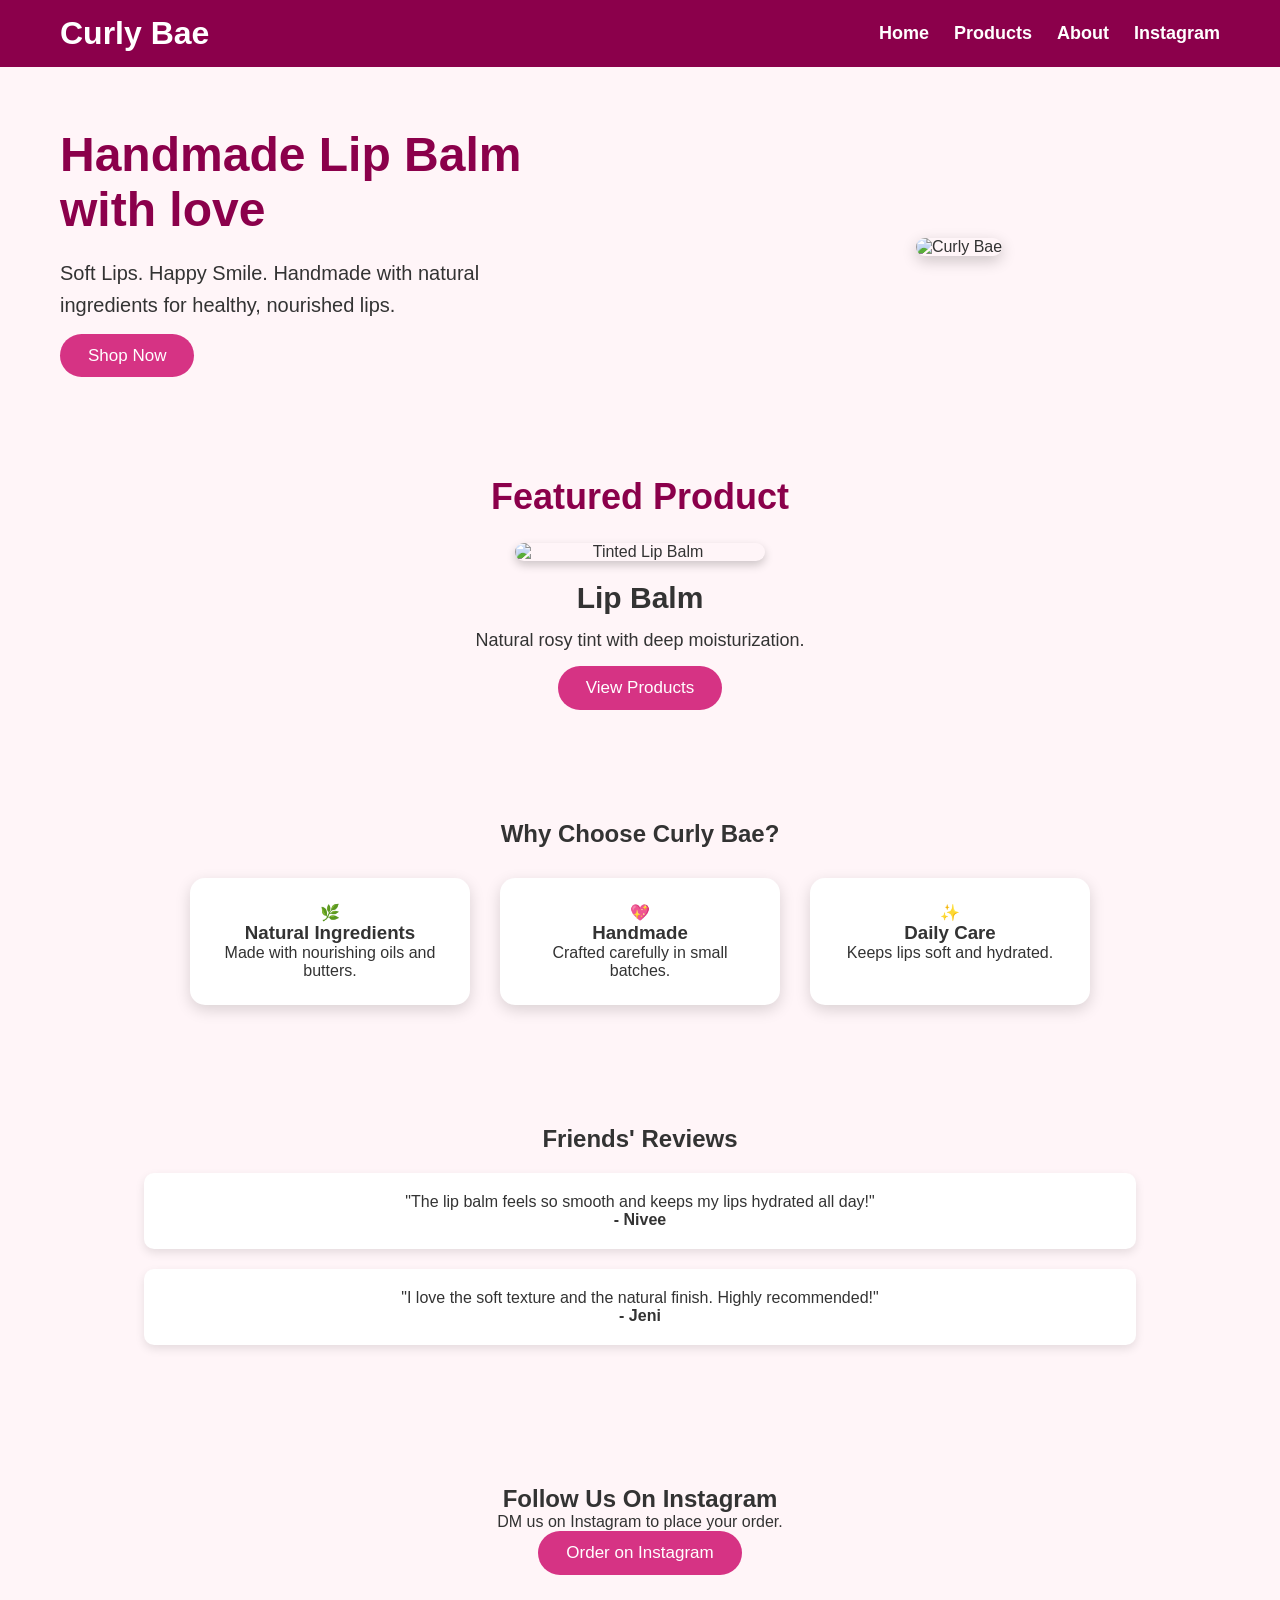
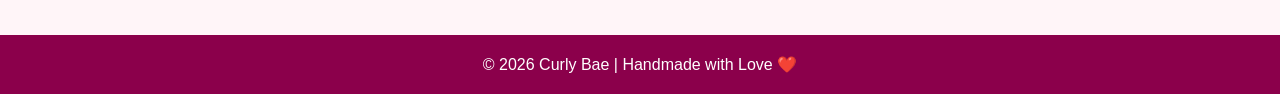
==== index.html @ 7768e86a "Add files via upload" ====
<!DOCTYPE html>
<html lang="en">
<head>
    <meta charset="UTF-8">
    <meta name="viewport" content="width=device-width, initial-scale=1.0">
    <title>Curly Bae</title>
    <link rel="stylesheet" href="style.css">
</head>
<body>

    <!-- Navigation -->
    <nav>
        <h2 class="logo">Curly Bae</h2>

        <ul>
            <li><a href="index.html">Home</a></li>
            <li><a href="product.html">Products</a></li>
            <li><a href="about.html">About</a></li>
            <li><a href="instagram.html">Instagram</a></li>
        </ul>
    </nav>

    <!-- Hero Section -->
    <section class="hero">

        <div class="hero-text">
            <h1>Handmade Lip Balm with love</h1>

            <p>
                Soft Lips. Happy Smile.
                Handmade with natural ingredients for healthy,
                nourished lips.
            </p>

            <a href="https://www.instagram.com/yazhini_priyadharshini_02/" target="_blank" class="btn">
    Shop Now
</a>
        </div>

        <div class="hero-image">
            <img src="images/banner.jpg.jpeg" alt="Curly Bae">
        </div>

    </section>

    <!-- Featured Product -->
    <section class="featured">

        <h2>Featured Product</h2>

        <img src="images/non-tinted.jpeg" alt="Tinted Lip Balm">

        <h3>Lip Balm</h3>

        <p>Natural rosy tint with deep moisturization.</p>

        <a href="product.html">
            <button>View Products</button>
        </a>

    </section>

    <!-- Why Choose Curly Bae -->

    <section class="why">

        <h2>Why Choose Curly Bae?</h2>

        <div class="cards">

            <div class="card">
                🌿
                <h3>Natural Ingredients</h3>
                <p>Made with nourishing oils and butters.</p>
            </div>

            <div class="card">
                💖
                <h3>Handmade</h3>
                <p>Crafted carefully in small batches.</p>
            </div>

            <div class="card">
                ✨
                <h3>Daily Care</h3>
                <p>Keeps lips soft and hydrated.</p>
            </div>

        </div>

    </section>

   <!-- Friends Reviews -->

<section class="reviews">

    <h2>Friends' Reviews</h2>

    <div class="review">
        <p>"The lip balm feels so smooth and keeps my lips hydrated all day!"</p>
        <h4>- Nivee</h4>
    </div>

    <div class="review">
        <p>"I love the soft texture and the natural finish. Highly recommended!"</p>
        <h4>- Jeni</h4>
    </div>

</section>

    <!-- Instagram -->

    <section class="instagram">

        <h2>Follow Us On Instagram</h2>

        <p>
            DM us on Instagram to place your order.
        </p>

        <a href="https://www.instagram.com/yazhini_priyadharshini_02/" target="_blank">
            <button>Order on Instagram</button>
        </a>

    </section>

    <!-- Footer -->

    <footer>

        <p>© 2026 Curly Bae | Handmade with Love ❤️</p>

    </footer>

    <script src="script.js"></script>

</body>
</html>
---- style.css ----
/* Reset */
*{
    margin:0;
    padding:0;
    box-sizing:border-box;
}

body{
    font-family:Arial, sans-serif;
    background:#fff5f8;
    color:#333;
}

/* Navigation */
nav{
    background:#8B004B;
    display:flex;
    justify-content:space-between;
    align-items:center;
    padding:15px 60px;
}

.logo{
    color:white;
    font-size:32px;
}

nav ul{
    display:flex;
    list-style:none;
}

nav ul li{
    margin-left:25px;
}

nav ul li a{
    color:white;
    text-decoration:none;
    font-size:18px;
    font-weight:bold;
}

nav ul li a:hover{
    color:#ffd6e7;
}

/* Hero Section */
.hero{
    display:flex;
    justify-content:space-between;
    align-items:center;
    padding:60px;
    flex-wrap:wrap;
}

.hero-text{
    width:45%;
}

.hero-text h1{
    font-size:48px;
    color:#8B004B;
    margin-bottom:20px;
}

.hero-text p{
    font-size:20px;
    line-height:1.6;
    margin-bottom:25px;
}

.hero-image{
    width:45%;
    text-align:center;
}

.hero-image img{
    width:320px;
    max-width:100%;
    border-radius:20px;
    box-shadow:0 5px 15px rgba(0,0,0,.2);
}

/* Buttons */
.btn,
button{
    background:#d63384;
    color:white;
    text-decoration:none;
    border:none;
    padding:12px 28px;
    border-radius:30px;
    cursor:pointer;
    font-size:17px;
}

.btn:hover,
button:hover{
    background:#8B004B;
}

/* Featured Section */
.featured{
    text-align:center;
    padding:50px 20px;
}

.featured h2{
    color:#8B004B;
    font-size:36px;
    margin-bottom:25px;
}

.featured img{
    width:250px;
    height:auto;
    border-radius:15px;
    display:block;
    margin:20px auto;
    box-shadow:0 4px 10px rgba(0,0,0,.2);
}

.featured h3{
    margin-top:20px;
    font-size:30px;
}

.featured p{
    margin:15px;
    font-size:18px;
}

/* Why Choose */
.why{
    text-align:center;
    padding:60px 20px;
}

.cards{
    display:flex;
    justify-content:center;
    gap:30px;
    flex-wrap:wrap;
    margin-top:30px;
}

.card{
    width:280px;
    background:white;
    padding:25px;
    border-radius:15px;
    box-shadow:0 5px 15px rgba(0,0,0,.15);
}

/* Reviews */
.reviews{
    text-align:center;
    padding:60px 20px;
}

.review{
    background:white;
    width:80%;
    margin:20px auto;
    padding:20px;
    border-radius:10px;
    box-shadow:0 4px 10px rgba(0,0,0,.1);
}

/* Instagram */
.instagram{
    text-align:center;
    padding:60px 20px;
}

/* Footer */
footer{
    background:#8B004B;
    color:white;
    text-align:center;
    padding:20px;
}

/* Product Page */
.products{
    display:flex;
    justify-content:center;
    gap:30px;
    flex-wrap:wrap;
    padding:40px;
}

.product-card{
    width:320px;
    background:white;
    padding:20px;
    border-radius:15px;
    box-shadow:0 5px 15px rgba(0,0,0,.2);
    text-align:center;
}

.product-card img{
    width:250px;
    height:250px;
    object-fit:cover;
    border-radius:10px;
    display:block;
    margin:auto;
}
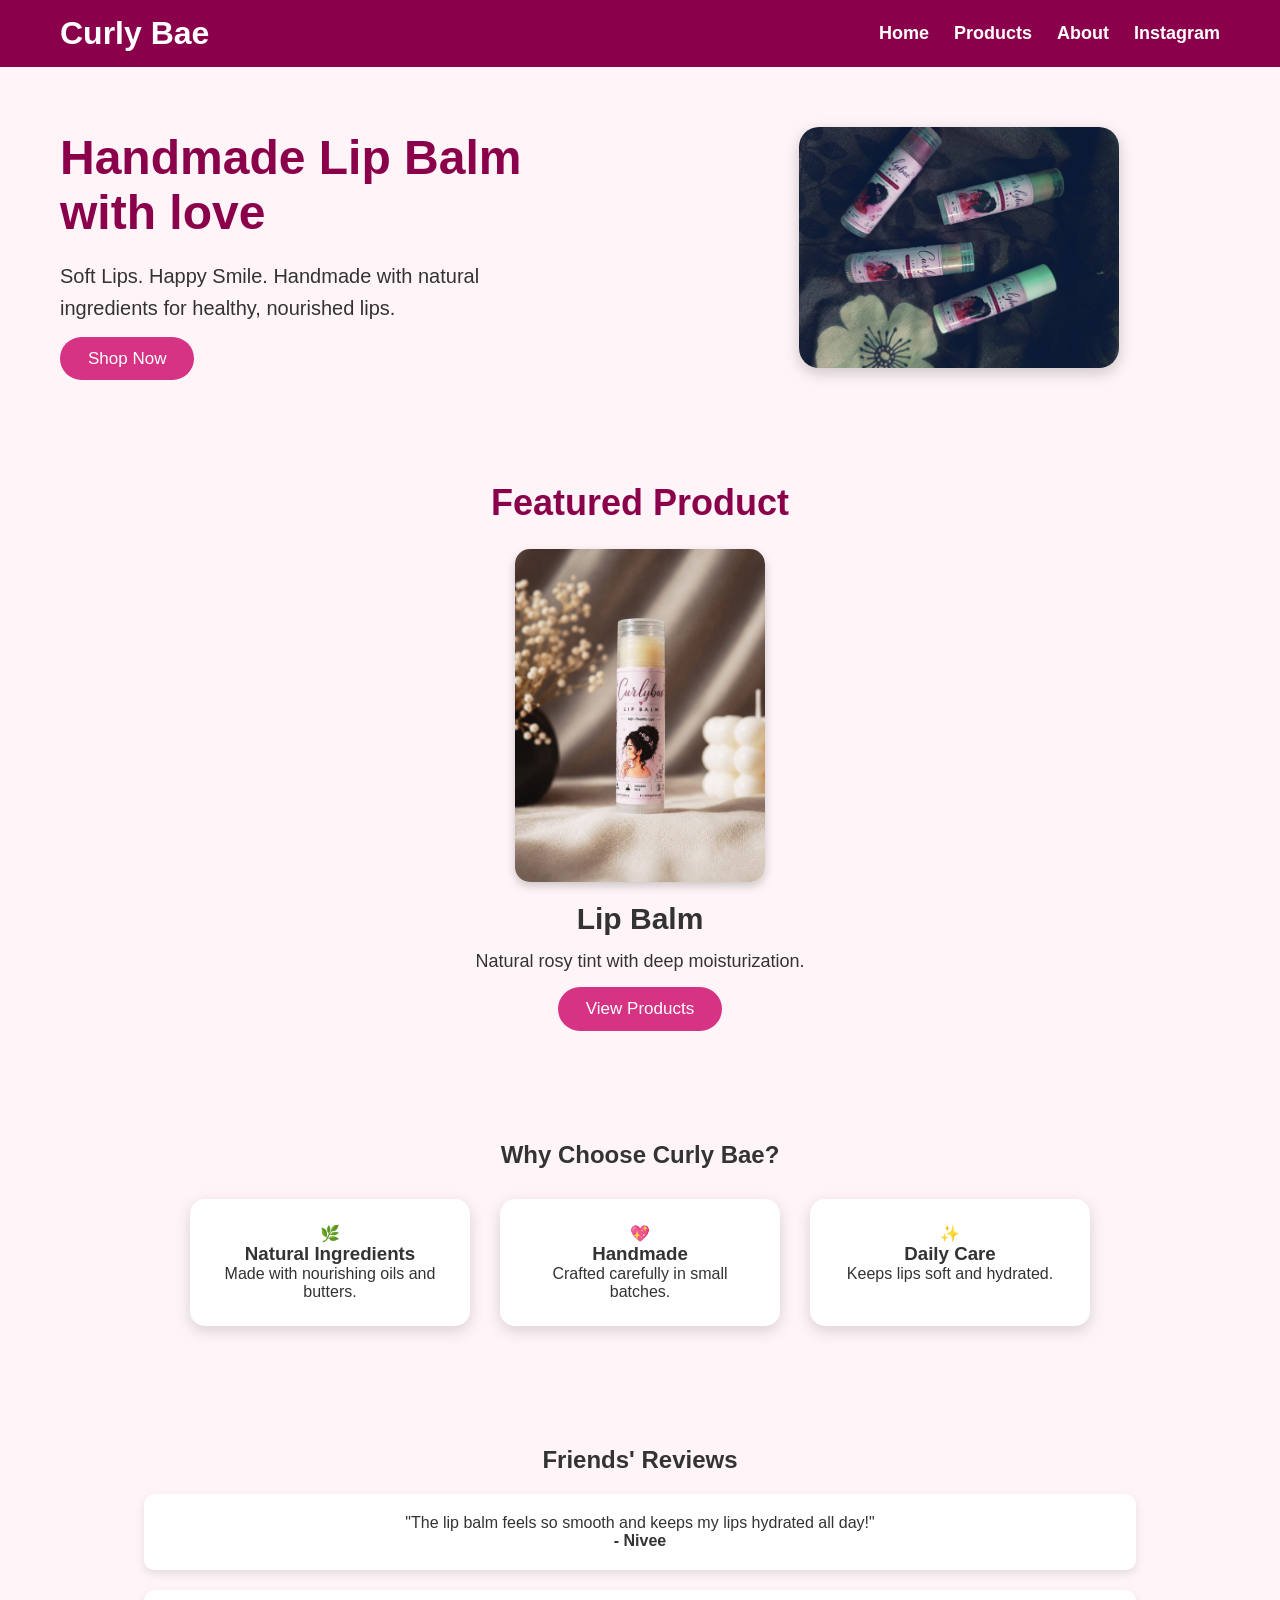
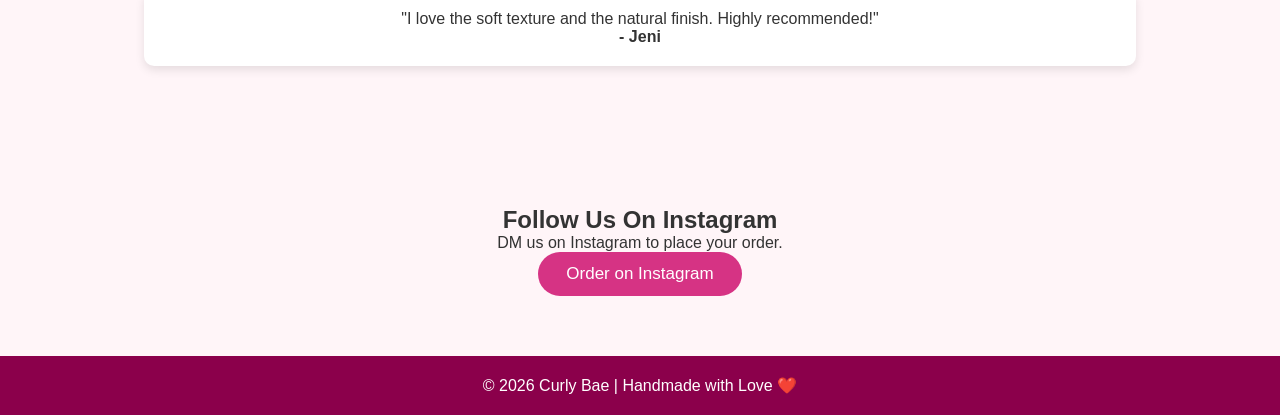
==== commit 222c2bcf: "Add files via upload" ====
--- a/index.html
+++ b/index.html
@@ -38,7 +38,7 @@
         </div>
 
         <div class="hero-image">
-            <img src="images/banner.jpg.jpeg" alt="Curly Bae">
+            <img src="banner.jpg.jpeg" alt="Curly Bae">
         </div>
 
     </section>
@@ -48,7 +48,7 @@
 
         <h2>Featured Product</h2>
 
-        <img src="images/non-tinted.jpeg" alt="Tinted Lip Balm">
+        <img src="non-tinted.jpeg" alt="Tinted Lip Balm">
 
         <h3>Lip Balm</h3>
 
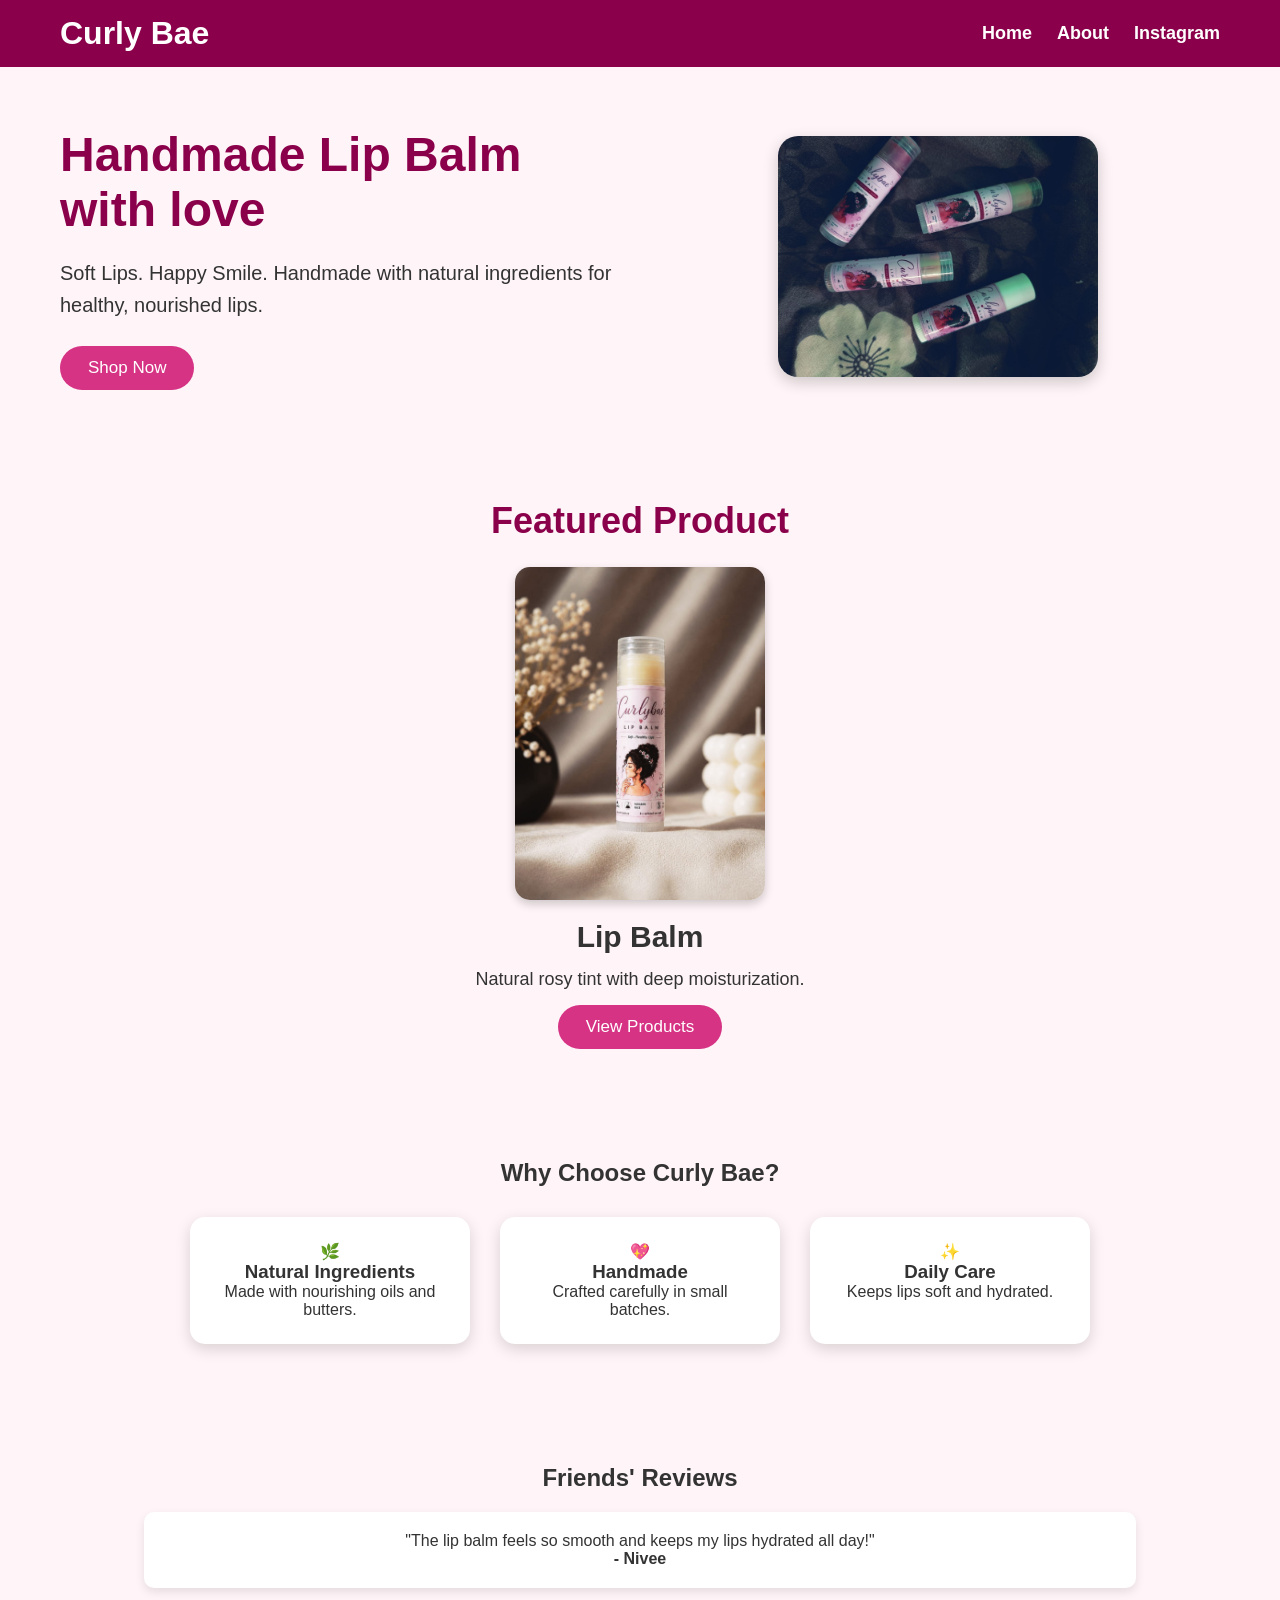
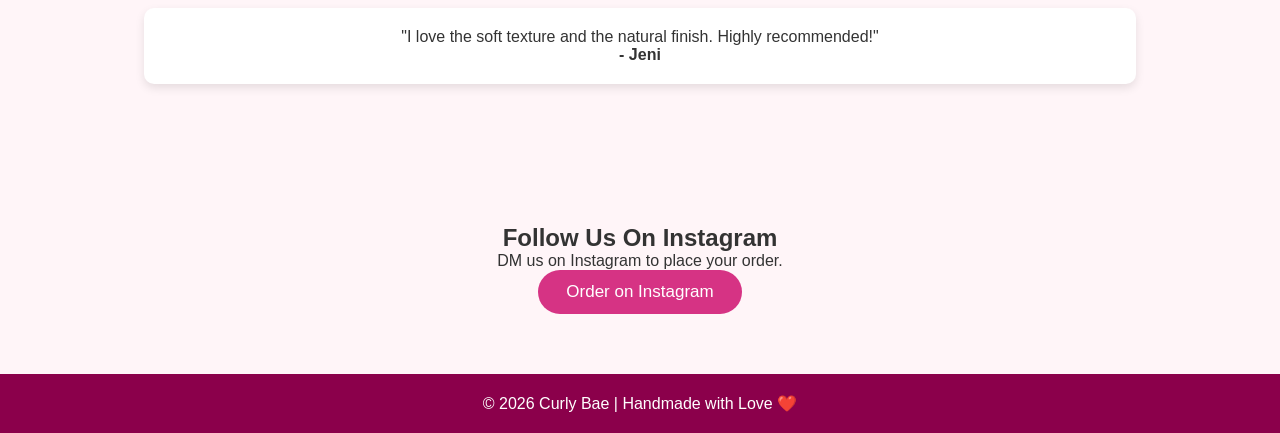
==== commit 8bc410e1: "Add files via upload" ====
--- a/index.html
+++ b/index.html
@@ -14,7 +14,6 @@
 
         <ul>
             <li><a href="index.html">Home</a></li>
-            <li><a href="product.html">Products</a></li>
             <li><a href="about.html">About</a></li>
             <li><a href="instagram.html">Instagram</a></li>
         </ul>
--- a/style.css
+++ b/style.css
@@ -9,6 +9,7 @@
     font-family:Arial, sans-serif;
     background:#fff5f8;
     color:#333;
+    overflow-x:hidden;
 }
 
 /* Navigation */
@@ -18,6 +19,7 @@
     justify-content:space-between;
     align-items:center;
     padding:15px 60px;
+    flex-wrap:wrap;
 }
 
 .logo{
@@ -28,6 +30,7 @@
 nav ul{
     display:flex;
     list-style:none;
+    flex-wrap:wrap;
 }
 
 nav ul li{
@@ -52,10 +55,12 @@
     align-items:center;
     padding:60px;
     flex-wrap:wrap;
+    gap:30px;
 }
 
 .hero-text{
-    width:45%;
+    flex:1;
+    min-width:300px;
 }
 
 .hero-text h1{
@@ -71,7 +76,8 @@
 }
 
 .hero-image{
-    width:45%;
+    flex:1;
+    min-width:300px;
     text-align:center;
 }
 
@@ -93,6 +99,7 @@
     border-radius:30px;
     cursor:pointer;
     font-size:17px;
+    display:inline-block;
 }
 
 .btn:hover,
@@ -114,6 +121,7 @@
 
 .featured img{
     width:250px;
+    max-width:100%;
     height:auto;
     border-radius:15px;
     display:block;
@@ -182,29 +190,4 @@
     padding:20px;
 }
 
-/* Product Page */
-.products{
-    display:flex;
-    justify-content:center;
-    gap:30px;
-    flex-wrap:wrap;
-    padding:40px;
-}
-
-.product-card{
-    width:320px;
-    background:white;
-    padding:20px;
-    border-radius:15px;
-    box-shadow:0 5px 15px rgba(0,0,0,.2);
-    text-align:center;
-}
-
-.product-card img{
-    width:250px;
-    height:250px;
-    object-fit:cover;
-    border-radius:10px;
-    display:block;
-    margin:auto;
-}+/*
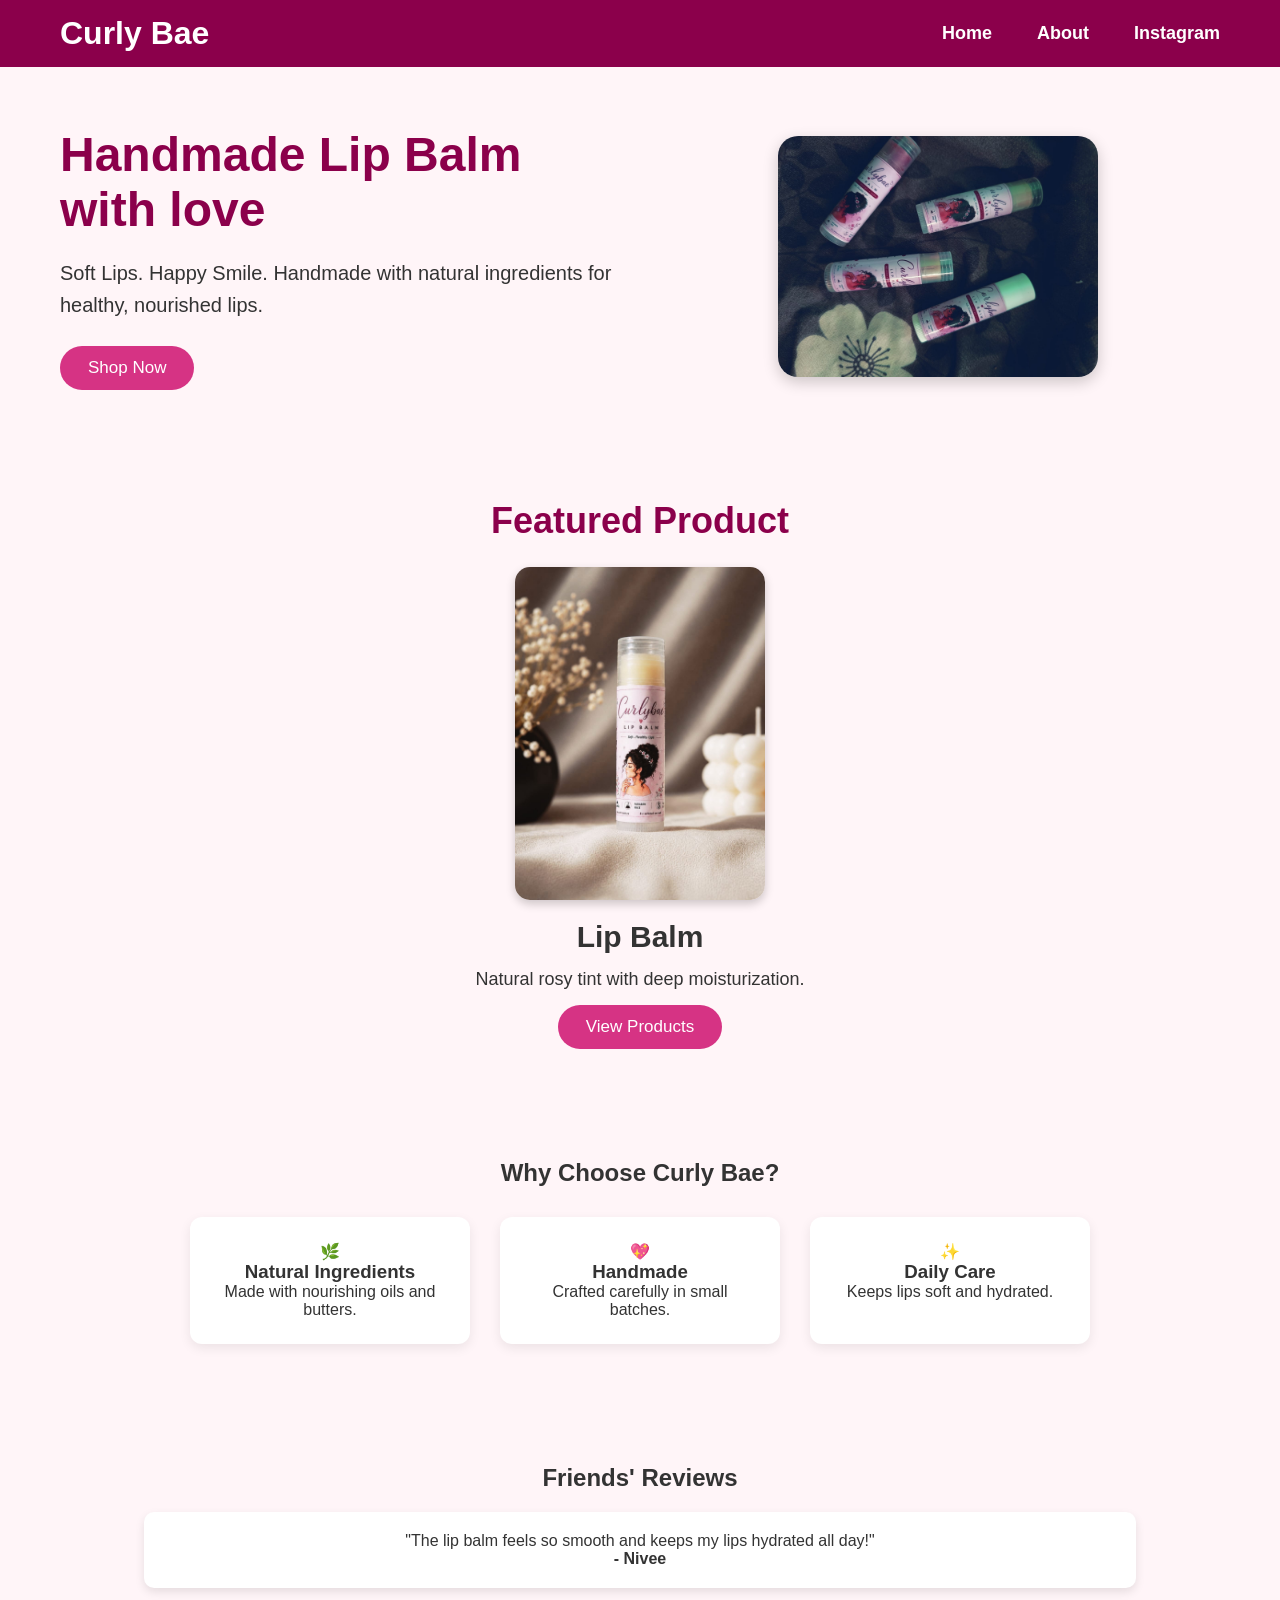
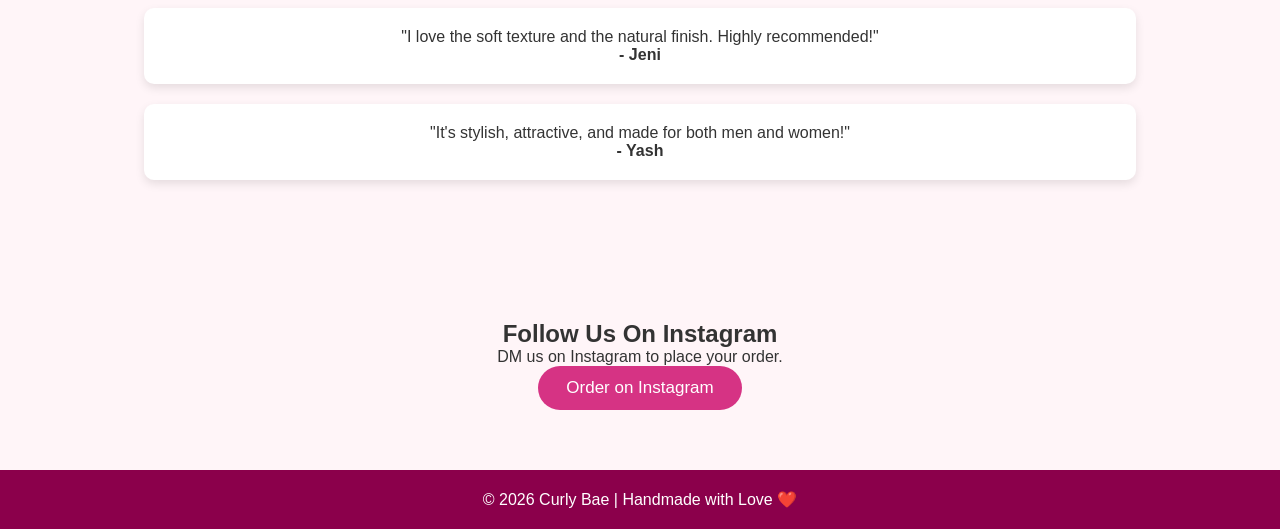
==== commit 2c71e2e8: "Add files via upload" ====
--- a/index.html
+++ b/index.html
@@ -70,18 +70,21 @@
             <div class="card">
                 🌿
                 <h3>Natural Ingredients</h3>
+
                 <p>Made with nourishing oils and butters.</p>
             </div>
 
             <div class="card">
                 💖
                 <h3>Handmade</h3>
+
                 <p>Crafted carefully in small batches.</p>
             </div>
 
             <div class="card">
                 ✨
                 <h3>Daily Care</h3>
+                
                 <p>Keeps lips soft and hydrated.</p>
             </div>
 
@@ -103,6 +106,11 @@
     <div class="review">
         <p>"I love the soft texture and the natural finish. Highly recommended!"</p>
         <h4>- Jeni</h4>
+    </div>
+
+    <div class="review">
+        <p>"It's stylish, attractive, and made for both men and women!"</p>
+        <h4>- Yash</h4>
     </div>
 
 </section>
--- a/style.css
+++ b/style.css
@@ -189,5 +189,162 @@
     text-align:center;
     padding:20px;
 }
-
+@media (max-width:768px){
+
+    nav{
+        display:flex;
+        justify-content:space-between;
+        align-items:center;
+        padding:10px 15px;
+    }
+
+    .logo{
+        font-size:20px;
+    }
+
+    nav ul{
+        display:flex;
+        gap:6px;
+        margin:0;
+        padding:0;
+        list-style:none;
+    }
+
+    nav ul li{
+        margin:0;
+    }
+
+    nav ul li a{
+        font-size:11px;
+        white-space:nowrap;
+    }
+
+}
+/* Product Page */
+.products{
+    display:flex;
+    justify-content:center;
+    align-items:flex-start;
+    gap:40px;
+    flex-wrap:wrap;
+    padding:50px 20px;
+}
+
+.product-card{
+    width:300px;
+    background:#fff;
+    border-radius:15px;
+    padding:20px;
+    text-align:center;
+    box-shadow:0 5px 15px rgba(0,0,0,0.15);
+}
+
+.product-card img{
+    width:220px;
+    height:220px;
+    object-fit:cover;
+    border-radius:12px;
+    display:block;
+    margin:0 auto 15px;
+}
+
+.product-card h3{
+    color:#8B004B;
+    margin-bottom:10px;
+}
+
+.product-card p{
+    margin:8px 0;
+}
+
+.product-container{
+    display:flex;
+    justify-content:center;
+    align-items:flex-start;
+    gap:40px;
+    flex-wrap:wrap;
+    margin-top:30px;
+}
+
+.about-section {
+    max-width: 1000px;
+    margin: auto;
+    padding: 60px 30px;
+    line-height: 1.8;
+}
+
+.about-section h2,
+.about-section h3 {
+    color: #7a2d4d;
+    margin-bottom: 15px;
+}
+
+.about-section p {
+    margin-bottom: 25px;
+}
+
+.space {
+    height: 60px;
+}
+
+.center {
+    text-align: center;
+    margin-bottom: 30px;
+}
+
+.features {
+    display: flex;
+    justify-content: center;
+    gap: 30px;
+    flex-wrap: wrap;
+}
+
+.card {
+    background: #fff;
+    padding: 25px;
+    width: 280px;
+    border-radius: 12px;
+    text-align: center;
+    box-shadow: 0 4px 12px rgba(0,0,0,0.08);
+}
+
+.navbar {
+    background: #7a2d4d;
+    padding: 15px 0;
+}
+
+.navbar .container {
+    display: flex;
+    justify-content: space-between;
+    align-items: center;
+    width: 90%;
+    margin: auto;
+}
+
+.logo {
+    color: white;
+}
+
+nav a {
+    color: white;
+    text-decoration: none;
+    margin-left: 20px;
+}
+
+nav a.active {
+    font-weight: bold;
+}
+https://priyadharshini02-creator.github.io/curly_bae/index.html
+.insta-gallery {
+    display: flex;
+    justify-content: center;
+    gap: 20px;
+    flex-wrap: wrap;
+    margin: 30px 0;
+}
+
+.insta-gallery img {
+    width: 250px;
+    border-radius: 12px;
+}
 /*
